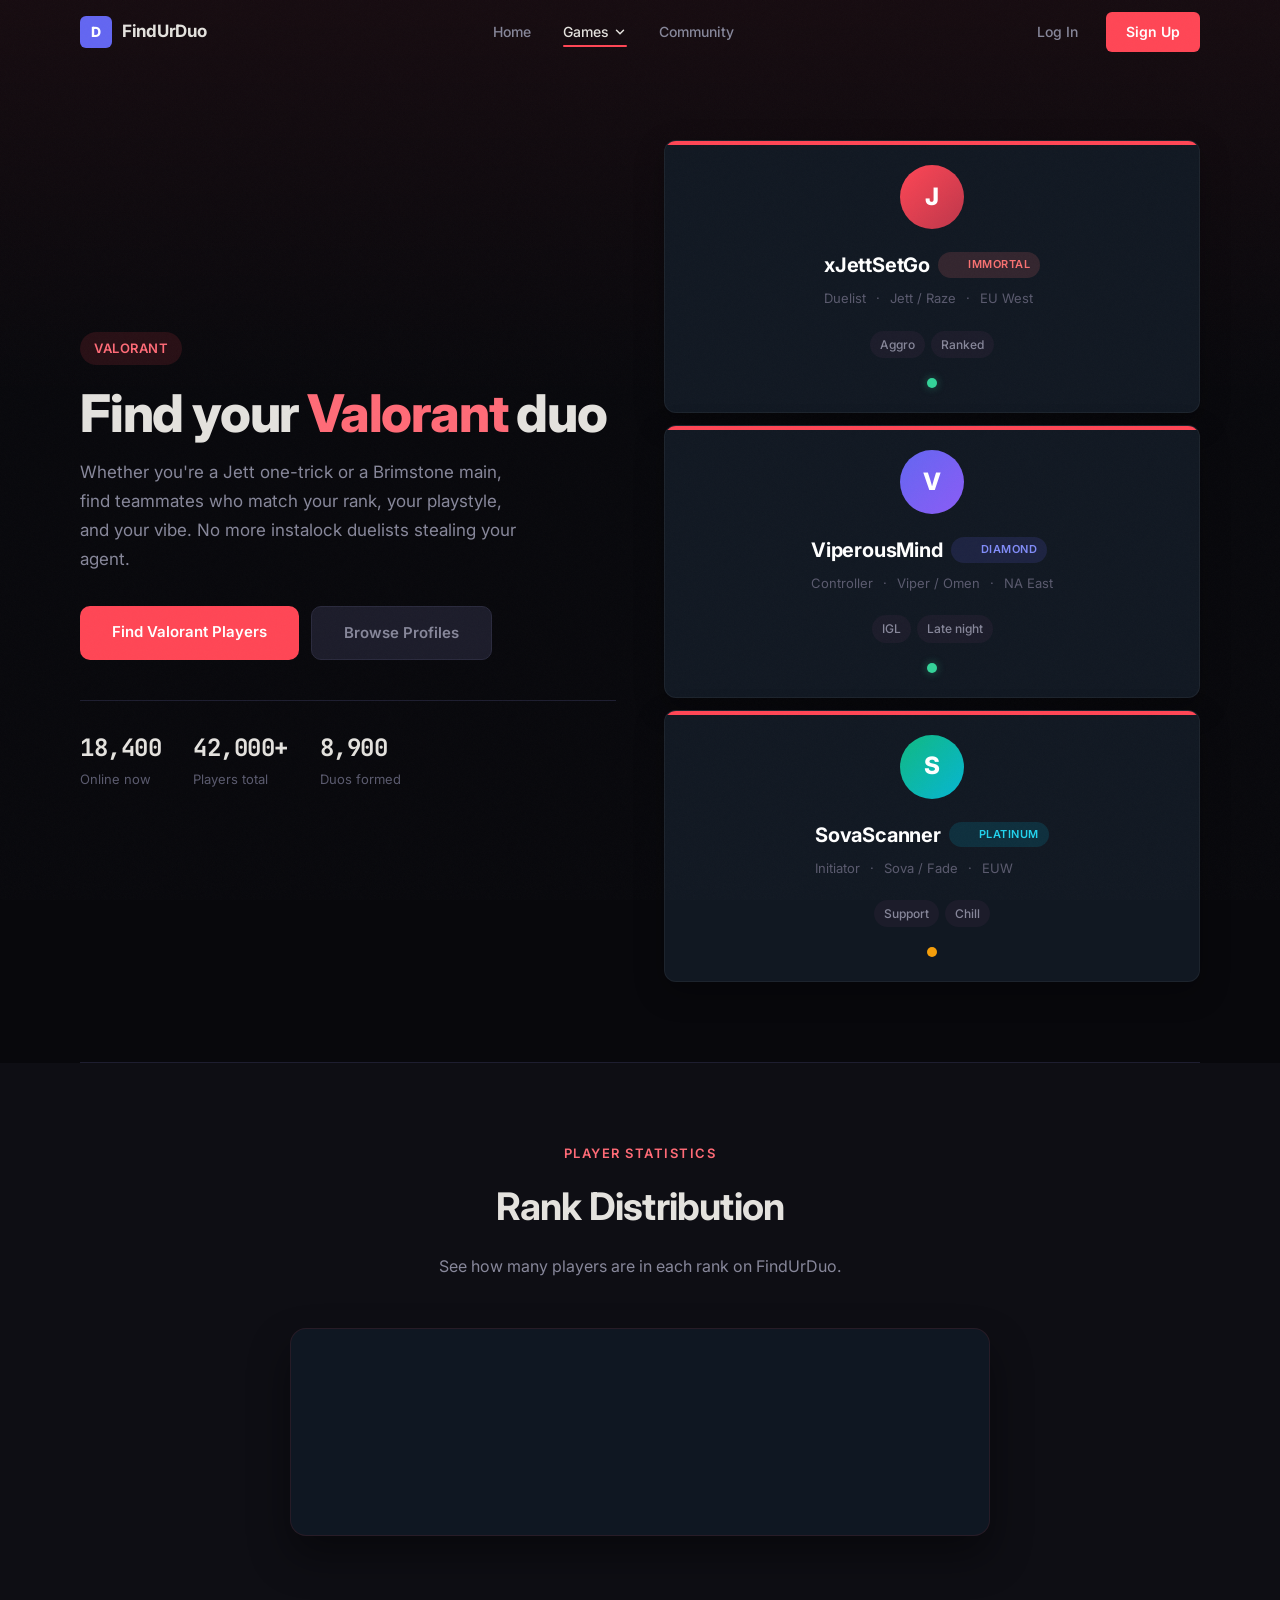
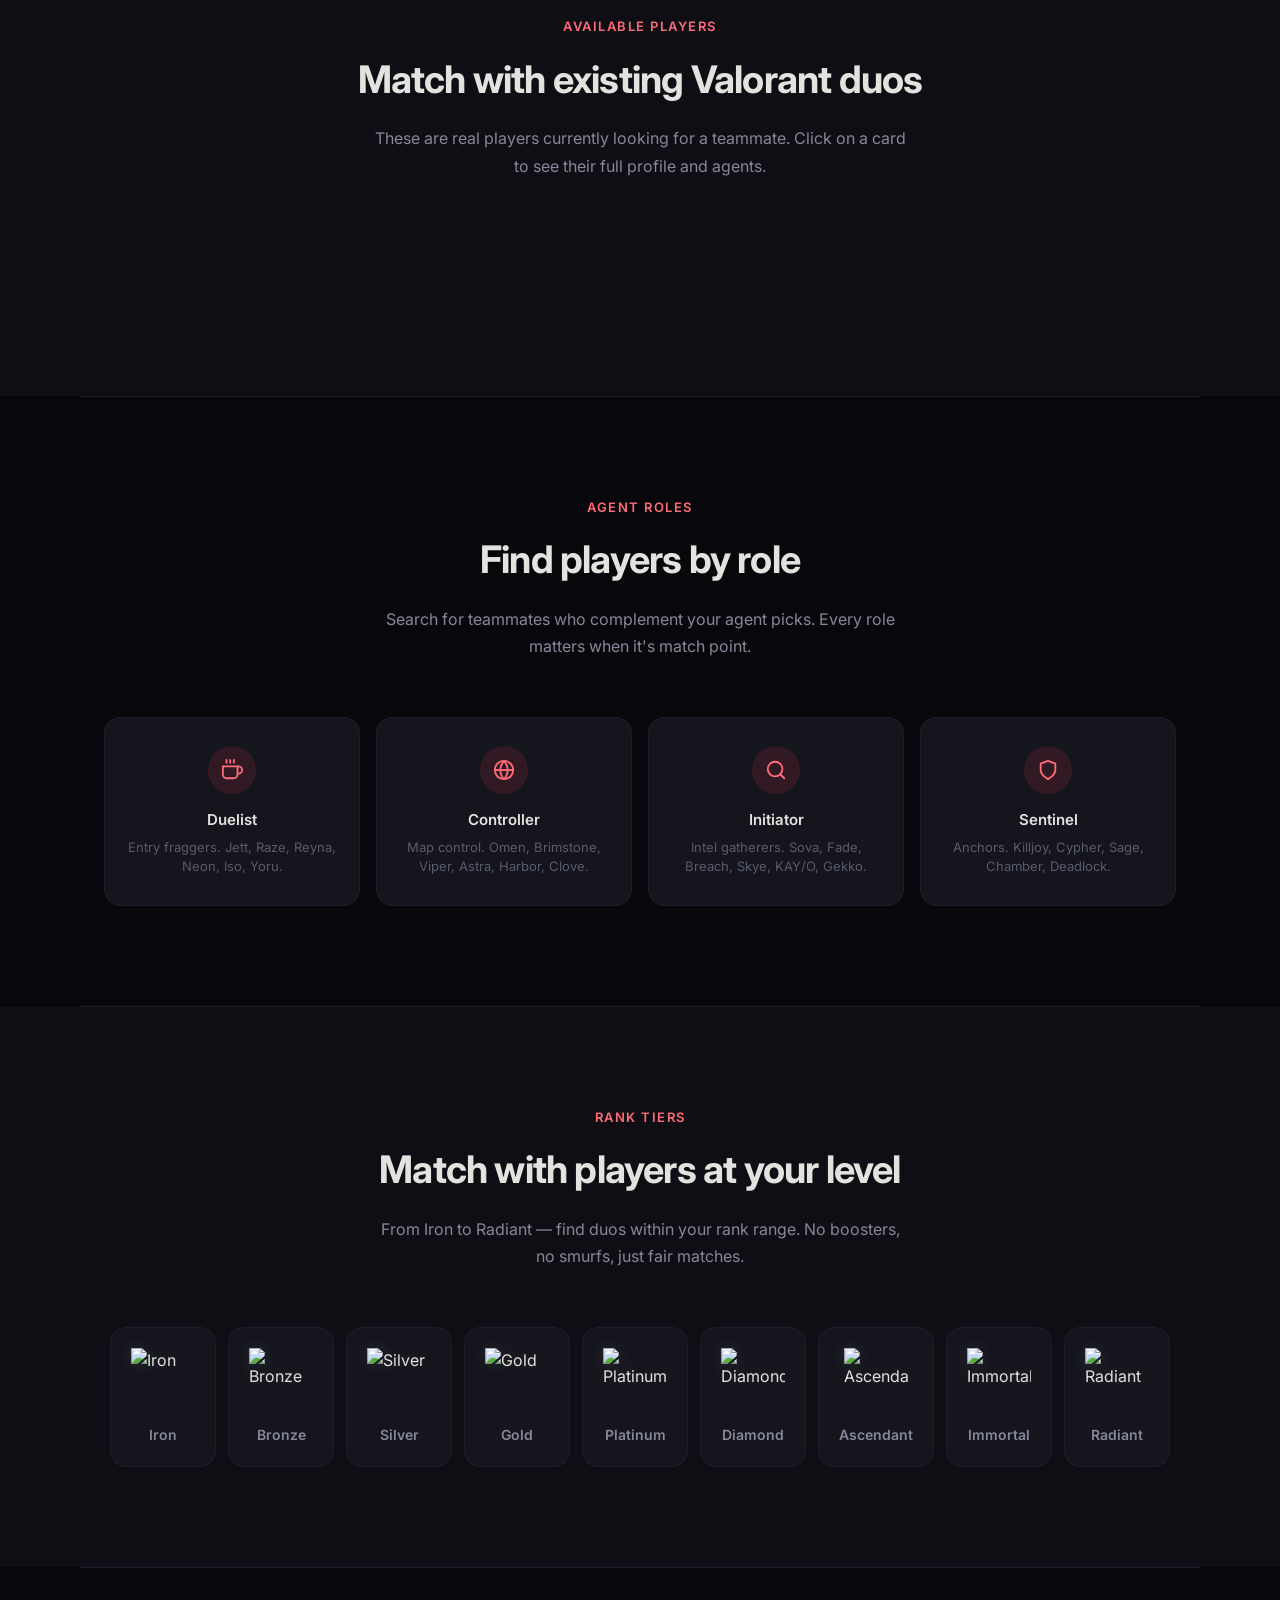
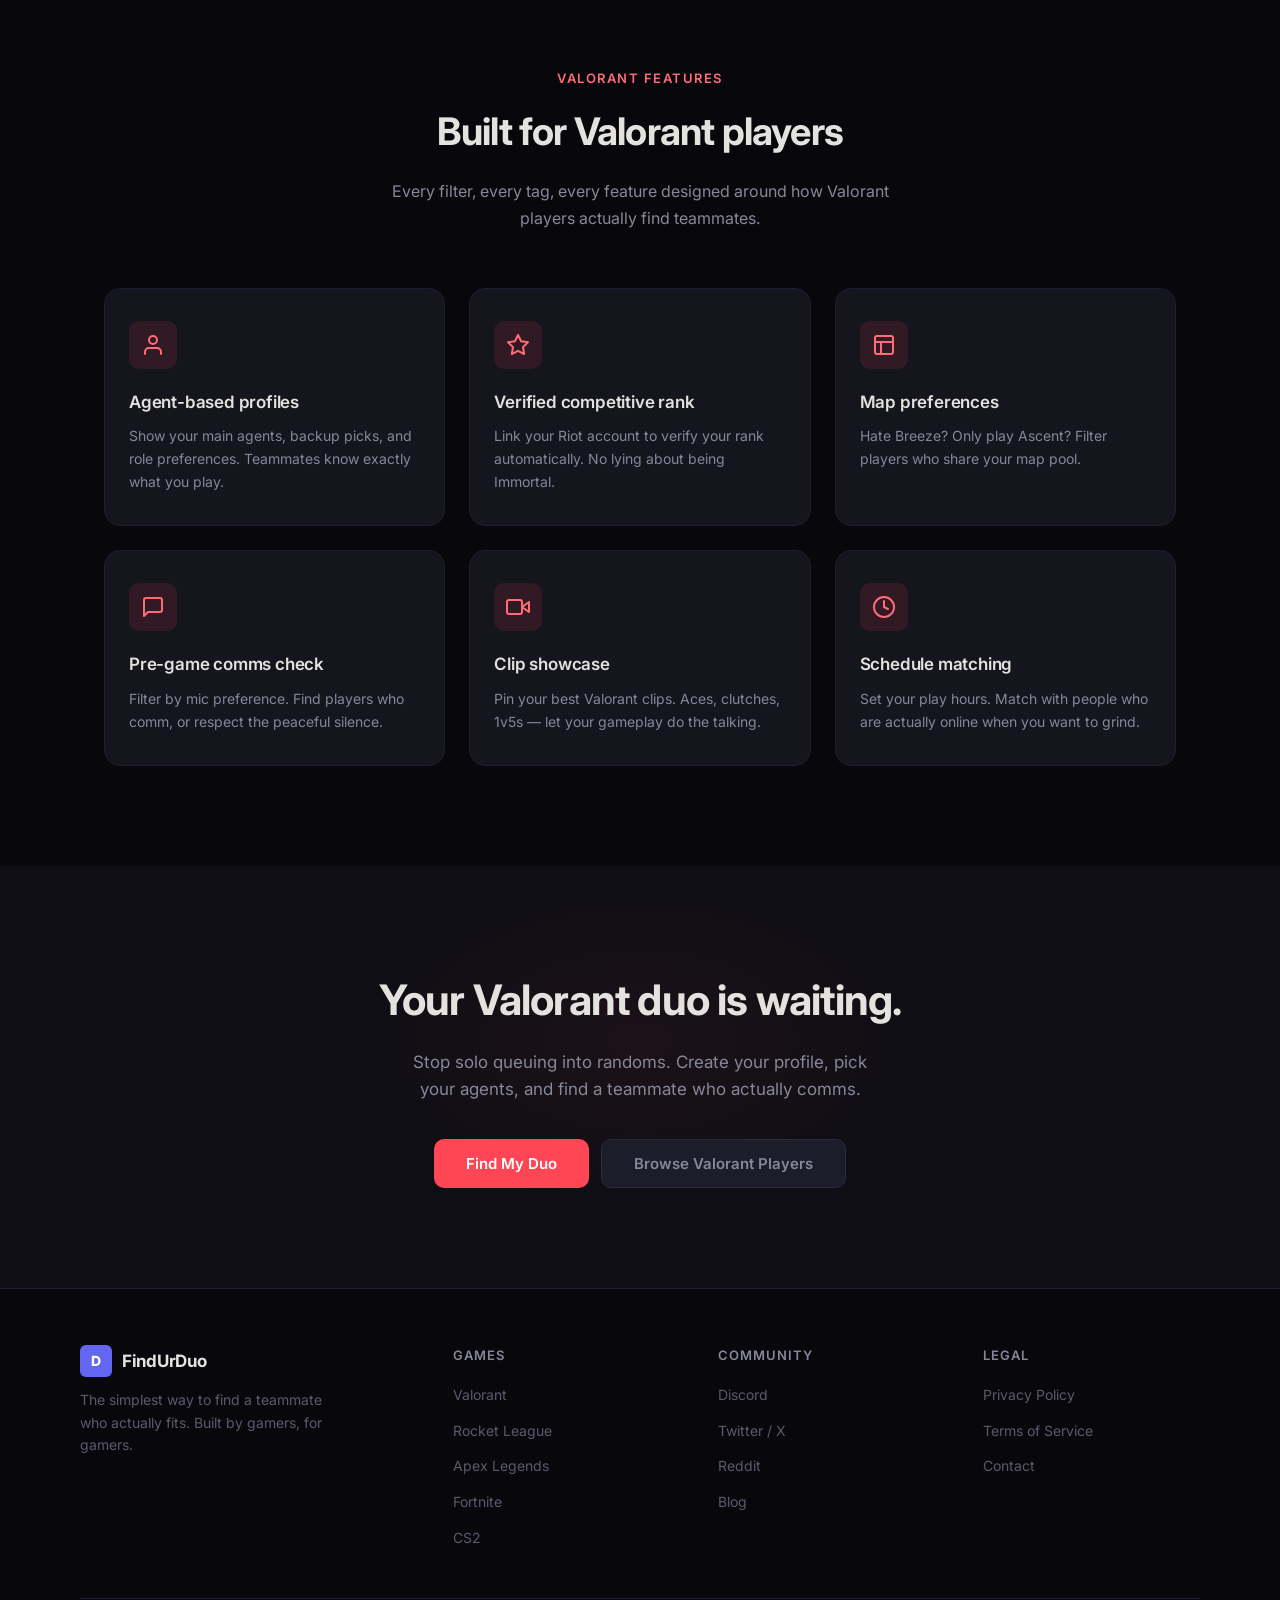
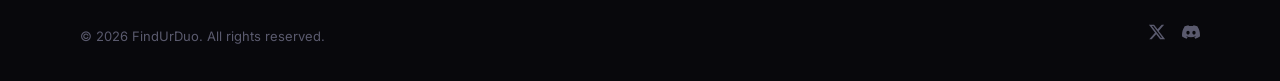
==== games/valorant.html @ 2d785d03 "Initial commit of FindUrDUO project" ====
<!DOCTYPE html>
<html lang="en">
<head>
  <meta charset="UTF-8">
  <meta name="viewport" content="width=device-width, initial-scale=1.0">
  <title>Valorant Duo Finder — FindUrDuo</title>
  <meta name="description" content="Find your perfect Valorant duo. Match with players by rank, agent preference, and playstyle.">
  <link rel="preconnect" href="https://fonts.googleapis.com">
  <link rel="preconnect" href="https://fonts.gstatic.com" crossorigin>
  <link href="https://fonts.googleapis.com/css2?family=Inter:wght@400;500;600;700;800&family=JetBrains+Mono:wght@500&display=swap" rel="stylesheet">
  <link rel="stylesheet" href="../css/styles.css">
  <link rel="icon" type="image/webp" href="../Fotos/valorant.webp">
  <script src="https://cdn.jsdelivr.net/npm/chart.js"></script>
</head>
<body class="game-valorant">

  <!-- ===== NAVBAR ===== -->
  <nav class="navbar" id="navbar">
    <div class="navbar-inner">
      <a href="../index.html" class="logo">
        <div class="logo-icon">D</div>
        FindUrDuo
      </a>
      <ul class="nav-links">
        <li><a href="../index.html">Home</a></li>
        <li class="nav-dropdown">
          <a href="#" class="nav-dropdown-trigger active">
            Games
            <svg viewBox="0 0 24 24" fill="none" stroke="currentColor" stroke-width="2.5" stroke-linecap="round"><polyline points="6 9 12 15 18 9"/></svg>
          </a>
          <div class="nav-dropdown-menu">
            <a href="valorant.html"><img src="../Fotos/valorant.webp" class="game-dot-img" alt="">Valorant</a>
            <a href="rocket-league.html"><img src="../Fotos/rocket-league-true.webp" class="game-dot-img" alt="">Rocket League</a>
            <a href="apex-legends.html"><img src="../Fotos/Apex_legends_simple_logo.jpg" class="game-dot-img" alt="">Apex Legends</a>
            <a href="fortnite.html"><img src="../Fotos/Fortnite_F_lettermark_logo.png" class="game-dot-img" alt="">Fortnite</a>
            <a href="cs2.html"><span class="game-dot" style="background:#de9b35"></span>CS2</a>
          </div>
        </li>
        <li><a href="../index.html#community">Community</a></li>
      </ul>
      <div class="nav-actions">
        <a href="../login.html" class="btn-ghost" id="nav-login">Log In</a>
        <a href="../login.html?mode=signup" class="btn-primary" id="nav-signup">Sign Up</a>
        <div id="user-menu" style="display: none; align-items: center; gap: 16px;">
          <a href="../profile.html" id="user-name" style="font-size: 14px; font-weight: 600; color: var(--accent-soft); transition: opacity 0.2s;"></a>
          <button class="btn-ghost" id="nav-logout" style="padding: 4px 8px;">Log Out</button>
        </div>
      </div>
      <button class="mobile-toggle" aria-label="Menu">
        <svg width="22" height="22" viewBox="0 0 24 24" fill="none" stroke="currentColor" stroke-width="2" stroke-linecap="round"><line x1="3" y1="6" x2="21" y2="6"/><line x1="3" y1="12" x2="21" y2="12"/><line x1="3" y1="18" x2="21" y2="18"/></svg>
      </button>
    </div>
  </nav>

  <!-- ===== GAME HERO ===== -->
  <section class="game-hero">
    <div class="game-hero-inner">
      <div class="game-hero-text fade-up">
        <div class="game-tag">Valorant</div>
        <h1>Find your <span>Valorant</span> duo</h1>
        <p>Whether you're a Jett one-trick or a Brimstone main, find teammates who match your rank, your playstyle, and your vibe. No more instalock duelists stealing your agent.</p>
        <div class="hero-actions" style="justify-content:flex-start">
          <a href="../find-players.html?game=valorant" class="btn-large primary">Find Valorant Players</a>
          <a href="../find-players.html?game=valorant" class="btn-large secondary">Browse Profiles</a>
        </div>
        <div class="game-hero-stats">
          <div class="stat-item">
            <div class="stat-num" data-count="18400" data-suffix="">0</div>
            <div class="stat-label">Online now</div>
          </div>
          <div class="stat-item">
            <div class="stat-num" data-count="42000" data-suffix="+">0</div>
            <div class="stat-label">Players total</div>
          </div>
          <div class="stat-item">
            <div class="stat-num" data-count="8900" data-suffix="">0</div>
            <div class="stat-label">Duos formed</div>
          </div>
        </div>
      </div>
      <div class="game-hero-visual fade-up">
        <div class="player-card">
          <div class="player-avatar" style="background:linear-gradient(135deg,#ff4655,#bd364a)">J</div>
          <div class="player-info">
            <div class="player-top">
              <span class="player-name">xJettSetGo</span>
              <span class="player-rank rank-immortal"><img src="https://vpdgphvxzqatgzihibzy.supabase.co/storage/v1/object/public/Valorant/Immortal_3_Rank.webp" class="rank-icon-mini" alt=""> Immortal</span>
            </div>
            <span class="player-meta">Duelist <span class="status-sep">·</span> Jett / Raze <span class="status-sep">·</span> EU West</span>
          </div>
          <div class="player-tags">
            <span class="player-tag">Aggro</span>
            <span class="player-tag">Ranked</span>
          </div>
          <div class="player-card-status status-online"></div>
        </div>
        <div class="player-card">
          <div class="player-avatar" style="background:linear-gradient(135deg,#6366f1,#8b5cf6)">V</div>
          <div class="player-info">
            <div class="player-top">
              <span class="player-name">ViperousMind</span>
              <span class="player-rank rank-diamond"><img src="https://vpdgphvxzqatgzihibzy.supabase.co/storage/v1/object/public/Valorant/Diamond_3_Rank.webp" class="rank-icon-mini" alt=""> Diamond</span>
            </div>
            <span class="player-meta">Controller <span class="status-sep">·</span> Viper / Omen <span class="status-sep">·</span> NA East</span>
          </div>
          <div class="player-tags">
            <span class="player-tag">IGL</span>
            <span class="player-tag">Late night</span>
          </div>
          <div class="player-card-status status-online"></div>
        </div>
        <div class="player-card">
          <div class="player-avatar" style="background:linear-gradient(135deg,#10b981,#06b6d4)">S</div>
          <div class="player-info">
            <div class="player-top">
              <span class="player-name">SovaScanner</span>
              <span class="player-rank rank-plat"><img src="https://vpdgphvxzqatgzihibzy.supabase.co/storage/v1/object/public/Valorant/Platinum_3_Rank.webp" class="rank-icon-mini" alt=""> Platinum</span>
            </div>
            <span class="player-meta">Initiator <span class="status-sep">·</span> Sova / Fade <span class="status-sep">·</span> EUW</span>
          </div>
          <div class="player-tags">
            <span class="player-tag">Support</span>
            <span class="player-tag">Chill</span>
          </div>
          <div class="player-card-status status-idle"></div>
        </div>
      </div>
    </div>
  </section>

  <hr class="divider">

  <!-- ===== PLAYER LIST SECTION ===== -->
  <section id="players-list-section" style="padding: 80px 0; background: var(--bg-base);">
    <div class="container">
      <div class="section-header center fade-up">
        <div class="section-label">Player Statistics</div>
        <h2 class="section-title">Rank Distribution</h2>
        <p class="section-desc">See how many players are in each rank on FindUrDuo.</p>
        
        <div id="rank-chart-wrapper" style="max-width: 700px; margin: 48px auto 0; background: #0f1722; padding: 24px; border-radius: 16px; border: 1px solid rgba(255, 70, 85, 0.1); box-shadow: 0 20px 40px rgba(0,0,0,0.4);">
          <canvas id="rankDistributionChart"></canvas>
        </div>
      </div>

      <div class="section-header center fade-up" style="margin-top: 80px;">
        <div class="section-label">Available Players</div>
        <h2 class="section-title">Match with existing <span>Valorant</span> duos</h2>
        <p class="section-desc">These are real players currently looking for a teammate. Click on a card to see their full profile and agents.</p>
      </div>

      <div id="valorant-players-grid" class="players-grid" style="display: grid; grid-template-columns: repeat(auto-fill, minmax(320px, 1fr)); gap: 24px; margin-top: 48px;">
        <!-- Dynamic players will be loaded here -->
        <div class="spinner-container" style="grid-column: 1/-1; display: flex; justify-content: center; padding: 40px;">
          <div class="spinner"></div>
        </div>
      </div>
    </div>
  </section>

  <hr class="divider">

  <!-- ===== ROLES ===== -->
  <section>
    <div class="container">
      <div class="section-header center fade-up">
        <div class="section-label">Agent Roles</div>
        <h2 class="section-title">Find players by role</h2>
        <p class="section-desc">Search for teammates who complement your agent picks. Every role matters when it's match point.</p>
      </div>
      <div class="roles-grid">
        <div class="role-card fade-up">
          <div class="role-icon">
            <svg viewBox="0 0 24 24" fill="none" stroke="currentColor" stroke-width="2" stroke-linecap="round" stroke-linejoin="round"><path d="M18 8h1a4 4 0 010 8h-1"/><path d="M2 8h16v9a4 4 0 01-4 4H6a4 4 0 01-4-4V8z"/><line x1="6" y1="1" x2="6" y2="4"/><line x1="10" y1="1" x2="10" y2="4"/><line x1="14" y1="1" x2="14" y2="4"/></svg>
          </div>
          <h3>Duelist</h3>
          <p>Entry fraggers. Jett, Raze, Reyna, Neon, Iso, Yoru.</p>
        </div>
        <div class="role-card fade-up">
          <div class="role-icon">
            <svg viewBox="0 0 24 24" fill="none" stroke="currentColor" stroke-width="2" stroke-linecap="round" stroke-linejoin="round"><circle cx="12" cy="12" r="10"/><path d="M2 12h20"/><path d="M12 2a15.3 15.3 0 014 10 15.3 15.3 0 01-4 10 15.3 15.3 0 01-4-10 15.3 15.3 0 014-10z"/></svg>
          </div>
          <h3>Controller</h3>
          <p>Map control. Omen, Brimstone, Viper, Astra, Harbor, Clove.</p>
        </div>
        <div class="role-card fade-up">
          <div class="role-icon">
            <svg viewBox="0 0 24 24" fill="none" stroke="currentColor" stroke-width="2" stroke-linecap="round" stroke-linejoin="round"><circle cx="11" cy="11" r="8"/><line x1="21" y1="21" x2="16.65" y2="16.65"/></svg>
          </div>
          <h3>Initiator</h3>
          <p>Intel gatherers. Sova, Fade, Breach, Skye, KAY/O, Gekko.</p>
        </div>
        <div class="role-card fade-up">
          <div class="role-icon">
            <svg viewBox="0 0 24 24" fill="none" stroke="currentColor" stroke-width="2" stroke-linecap="round" stroke-linejoin="round"><path d="M12 22s8-4 8-10V5l-8-3-8 3v7c0 6 8 10 8 10z"/></svg>
          </div>
          <h3>Sentinel</h3>
          <p>Anchors. Killjoy, Cypher, Sage, Chamber, Deadlock.</p>
        </div>
      </div>
    </div>
  </section>

  <hr class="divider">

  <!-- ===== RANKS ===== -->
  <section style="background:var(--bg-base)">
    <div class="container">
      <div class="section-header center fade-up">
        <div class="section-label">Rank Tiers</div>
        <h2 class="section-title">Match with players at your level</h2>
        <p class="section-desc">From Iron to Radiant — find duos within your rank range. No boosters, no smurfs, just fair matches.</p>
      </div>
      <div class="ranks-display fade-up">
        <div class="rank-item">
          <div class="rank-badge-img"><img src="https://vpdgphvxzqatgzihibzy.supabase.co/storage/v1/object/public/Valorant/Iron_3_Rank.webp" alt="Iron"></div>
          <span>Iron</span>
        </div>
        <div class="rank-item">
          <div class="rank-badge-img"><img src="https://vpdgphvxzqatgzihibzy.supabase.co/storage/v1/object/public/Valorant/Bronze_3_Rank.webp" alt="Bronze"></div>
          <span>Bronze</span>
        </div>
        <div class="rank-item">
          <div class="rank-badge-img"><img src="https://vpdgphvxzqatgzihibzy.supabase.co/storage/v1/object/public/Valorant/Silver_3_Rank.webp" alt="Silver"></div>
          <span>Silver</span>
        </div>
        <div class="rank-item">
          <div class="rank-badge-img"><img src="https://vpdgphvxzqatgzihibzy.supabase.co/storage/v1/object/public/Valorant/Gold_3_Rank.webp" alt="Gold"></div>
          <span>Gold</span>
        </div>
        <div class="rank-item">
          <div class="rank-badge-img"><img src="https://vpdgphvxzqatgzihibzy.supabase.co/storage/v1/object/public/Valorant/Platinum_3_Rank.webp" alt="Platinum"></div>
          <span>Platinum</span>
        </div>
        <div class="rank-item">
          <div class="rank-badge-img"><img src="https://vpdgphvxzqatgzihibzy.supabase.co/storage/v1/object/public/Valorant/Diamond_3_Rank.webp" alt="Diamond"></div>
          <span>Diamond</span>
        </div>
        <div class="rank-item">
          <div class="rank-badge-img"><img src="https://vpdgphvxzqatgzihibzy.supabase.co/storage/v1/object/public/Valorant/Ascendant_3_Rank.webp" alt="Ascendant"></div>
          <span>Ascendant</span>
        </div>
        <div class="rank-item">
          <div class="rank-badge-img"><img src="https://vpdgphvxzqatgzihibzy.supabase.co/storage/v1/object/public/Valorant/Immortal_3_Rank.webp" alt="Immortal"></div>
          <span>Immortal</span>
        </div>
        <div class="rank-item">
          <div class="rank-badge-img"><img src="https://vpdgphvxzqatgzihibzy.supabase.co/storage/v1/object/public/Valorant/Radiant_Rank.webp" alt="Radiant"></div>
          <span>Radiant</span>
        </div>
      </div>
    </div>
  </section>

  <hr class="divider">

  <!-- ===== FEATURES ===== -->
  <section>
    <div class="container">
      <div class="section-header center fade-up">
        <div class="section-label">Valorant Features</div>
        <h2 class="section-title">Built for Valorant players</h2>
        <p class="section-desc">Every filter, every tag, every feature designed around how Valorant players actually find teammates.</p>
      </div>
      <div class="features-grid">
        <div class="feature-card fade-up">
          <div class="feature-icon game">
            <svg viewBox="0 0 24 24" fill="none" stroke="currentColor" stroke-width="2" stroke-linecap="round" stroke-linejoin="round"><path d="M20 21v-2a4 4 0 00-4-4H8a4 4 0 00-4 4v2"/><circle cx="12" cy="7" r="4"/></svg>
          </div>
          <h3>Agent-based profiles</h3>
          <p>Show your main agents, backup picks, and role preferences. Teammates know exactly what you play.</p>
        </div>
        <div class="feature-card fade-up">
          <div class="feature-icon game">
            <svg viewBox="0 0 24 24" fill="none" stroke="currentColor" stroke-width="2" stroke-linecap="round" stroke-linejoin="round"><polygon points="12 2 15.09 8.26 22 9.27 17 14.14 18.18 21.02 12 17.77 5.82 21.02 7 14.14 2 9.27 8.91 8.26 12 2"/></svg>
          </div>
          <h3>Verified competitive rank</h3>
          <p>Link your Riot account to verify your rank automatically. No lying about being Immortal.</p>
        </div>
        <div class="feature-card fade-up">
          <div class="feature-icon game">
            <svg viewBox="0 0 24 24" fill="none" stroke="currentColor" stroke-width="2" stroke-linecap="round" stroke-linejoin="round"><rect x="3" y="3" width="18" height="18" rx="2" ry="2"/><line x1="3" y1="9" x2="21" y2="9"/><line x1="9" y1="21" x2="9" y2="9"/></svg>
          </div>
          <h3>Map preferences</h3>
          <p>Hate Breeze? Only play Ascent? Filter players who share your map pool.</p>
        </div>
        <div class="feature-card fade-up">
          <div class="feature-icon game">
            <svg viewBox="0 0 24 24" fill="none" stroke="currentColor" stroke-width="2" stroke-linecap="round" stroke-linejoin="round"><path d="M21 15a2 2 0 01-2 2H7l-4 4V5a2 2 0 012-2h14a2 2 0 012 2z"/></svg>
          </div>
          <h3>Pre-game comms check</h3>
          <p>Filter by mic preference. Find players who comm, or respect the peaceful silence.</p>
        </div>
        <div class="feature-card fade-up">
          <div class="feature-icon game">
            <svg viewBox="0 0 24 24" fill="none" stroke="currentColor" stroke-width="2" stroke-linecap="round" stroke-linejoin="round"><polygon points="23 7 16 12 23 17 23 7"/><rect x="1" y="5" width="15" height="14" rx="2" ry="2"/></svg>
          </div>
          <h3>Clip showcase</h3>
          <p>Pin your best Valorant clips. Aces, clutches, 1v5s — let your gameplay do the talking.</p>
        </div>
        <div class="feature-card fade-up">
          <div class="feature-icon game">
            <svg viewBox="0 0 24 24" fill="none" stroke="currentColor" stroke-width="2" stroke-linecap="round" stroke-linejoin="round"><circle cx="12" cy="12" r="10"/><polyline points="12 6 12 12 16 14"/></svg>
          </div>
          <h3>Schedule matching</h3>
          <p>Set your play hours. Match with people who are actually online when you want to grind.</p>
        </div>
      </div>
    </div>
  </section>

  <!-- ===== CTA ===== -->
  <section class="cta-section">
    <div class="container fade-up">
      <h2>Your Valorant duo is waiting.</h2>
      <p>Stop solo queuing into randoms. Create your profile, pick your agents, and find a teammate who actually comms.</p>
      <div class="hero-actions">
        <button class="btn-large primary">Find My Duo</button>
        <button class="btn-large secondary">Browse Valorant Players</button>
      </div>
    </div>
  </section>

  <!-- ===== FOOTER ===== -->
  <footer class="footer">
    <div class="footer-inner">
      <div class="footer-top">
        <div class="footer-brand">
          <a href="../index.html" class="logo">
            <div class="logo-icon">D</div>
            FindUrDuo
          </a>
          <p>The simplest way to find a teammate who actually fits. Built by gamers, for gamers.</p>
        </div>
        <div class="footer-col">
          <h4>Games</h4>
          <ul>
            <li><a href="valorant.html">Valorant</a></li>
            <li><a href="rocket-league.html">Rocket League</a></li>
            <li><a href="apex-legends.html">Apex Legends</a></li>
            <li><a href="fortnite.html">Fortnite</a></li>
            <li><a href="cs2.html">CS2</a></li>
          </ul>
        </div>
        <div class="footer-col">
          <h4>Community</h4>
          <ul>
            <li><a href="#">Discord</a></li>
            <li><a href="#">Twitter / X</a></li>
            <li><a href="#">Reddit</a></li>
            <li><a href="#">Blog</a></li>
          </ul>
        </div>
        <div class="footer-col">
          <h4>Legal</h4>
          <ul>
            <li><a href="#">Privacy Policy</a></li>
            <li><a href="#">Terms of Service</a></li>
            <li><a href="#">Contact</a></li>
          </ul>
        </div>
      </div>
      <div class="footer-bottom">
        <p>&copy; 2026 FindUrDuo. All rights reserved.</p>
        <div class="footer-socials">
          <a href="#" aria-label="Twitter"><svg viewBox="0 0 24 24" fill="currentColor"><path d="M18.244 2.25h3.308l-7.227 8.26 8.502 11.24H16.17l-5.214-6.817L4.99 21.75H1.68l7.73-8.835L1.254 2.25H8.08l4.713 6.231zm-1.161 17.52h1.833L7.084 4.126H5.117z"/></svg></a>
          <a href="#" aria-label="Discord"><svg viewBox="0 0 24 24" fill="currentColor"><path d="M20.317 4.37a19.791 19.791 0 0 0-4.885-1.515.074.074 0 0 0-.079.037c-.21.375-.444.864-.608 1.25a18.27 18.27 0 0 0-5.487 0 12.64 12.64 0 0 0-.617-1.25.077.077 0 0 0-.079-.037A19.736 19.736 0 0 0 3.677 4.37a.07.07 0 0 0-.032.027C.533 9.046-.32 13.58.099 18.057a.082.082 0 0 0 .031.057 19.9 19.9 0 0 0 5.993 3.03.078.078 0 0 0 .084-.028c.462-.63.874-1.295 1.226-1.994a.076.076 0 0 0-.041-.106 13.107 13.107 0 0 1-1.872-.892.077.077 0 0 1-.008-.128 10.2 10.2 0 0 0 .372-.292.074.074 0 0 1 .077-.01c3.928 1.793 8.18 1.793 12.062 0a.074.074 0 0 1 .078.01c.12.098.246.198.373.292a.077.077 0 0 1-.006.127 12.299 12.299 0 0 1-1.873.892.077.077 0 0 0-.041.107c.36.698.772 1.362 1.225 1.993a.076.076 0 0 0 .084.028 19.839 19.839 0 0 0 6.002-3.03.077.077 0 0 0 .032-.054c.5-5.177-.838-9.674-3.549-13.66a.061.061 0 0 0-.031-.03zM8.02 15.33c-1.183 0-2.157-1.085-2.157-2.419 0-1.333.956-2.419 2.157-2.419 1.21 0 2.176 1.095 2.157 2.42 0 1.333-.956 2.418-2.157 2.418zm7.975 0c-1.183 0-2.157-1.085-2.157-2.419 0-1.333.955-2.419 2.157-2.419 1.21 0 2.176 1.095 2.157 2.42 0 1.333-.946 2.418-2.157 2.418z"/></svg></a>
        </div>
      </div>
    </div>
  </footer>

  <script src="https://cdn.jsdelivr.net/npm/@supabase/supabase-js@2"></script>
  <script src="../js/supabase-config.js"></script>
  <script src="../js/main.js"></script>
  <script src="../js/games/valorant.js"></script>
</body>
</html>
---- css/styles.css ----
/* ============================================================
   FIND YOUR DUO — Global Stylesheet
   ============================================================ */

/* ========== RESET & BASE ========== */
*, *::before, *::after { margin: 0; padding: 0; box-sizing: border-box; }

:root {
  --bg-deep: #08080c;
  --bg-base: #0e0e14;
  --bg-surface: #15151e;
  --bg-raised: #1c1c2a;
  --bg-hover: #232336;
  --border: #2a2a3d;
  --border-subtle: #1e1e30;
  --text-primary: #e4e2de;
  --text-secondary: #87879a;
  --text-tertiary: #5a5a6e;
  --accent: #6366f1;
  --accent-soft: #818cf8;
  --accent-muted: rgba(99, 102, 241, 0.12);
  --accent-glow: rgba(99, 102, 241, 0.06);
  --green: #34d399;
  --amber: #f59e0b;
  --red: #f87171;
  --radius-sm: 6px;
  --radius-md: 10px;
  --radius-lg: 16px;
  --radius-xl: 24px;

  /* Game accent — overridden per game page */
  --game-accent: var(--accent);
  --game-accent-soft: var(--accent-soft);
  --game-accent-muted: var(--accent-muted);
  --game-accent-glow: var(--accent-glow);
}

html {
  scroll-behavior: smooth;
  -webkit-font-smoothing: antialiased;
  -moz-osx-font-smoothing: grayscale;
}

body {
  font-family: 'Inter', -apple-system, BlinkMacSystemFont, sans-serif;
  background: var(--bg-deep);
  color: var(--text-primary);
  line-height: 1.6;
  overflow-x: hidden;
}

/* Noise texture overlay */
body::before {
  content: '';
  position: fixed;
  inset: 0;
  z-index: 9999;
  pointer-events: none;
  opacity: 0.025;
  background-image: url("data:image/svg+xml,%3Csvg viewBox='0 0 256 256' xmlns='http://www.w3.org/2000/svg'%3E%3Cfilter id='n'%3E%3CfeTurbulence type='fractalNoise' baseFrequency='0.9' numOctaves='4' stitchTiles='stitch'/%3E%3C/filter%3E%3Crect width='100%25' height='100%25' filter='url(%23n)'/%3E%3C/svg%3E");
  background-repeat: repeat;
  background-size: 128px 128px;
}

a { color: inherit; text-decoration: none; }
button { font-family: inherit; cursor: pointer; border: none; }
img { display: block; max-width: 100%; }

.container {
  max-width: 1120px;
  margin: 0 auto;
  padding: 0 24px;
}


/* ========== NAVBAR ========== */
.navbar {
  position: fixed;
  top: 0;
  left: 0;
  right: 0;
  z-index: 100;
  padding: 0 24px;
  transition: background 0.3s ease, border-color 0.3s ease;
  border-bottom: 1px solid transparent;
}

.navbar.scrolled {
  background: rgba(8, 8, 12, 0.85);
  backdrop-filter: blur(20px);
  -webkit-backdrop-filter: blur(20px);
  border-bottom-color: var(--border-subtle);
}

.navbar-inner {
  max-width: 1120px;
  margin: 0 auto;
  display: flex;
  align-items: center;
  justify-content: space-between;
  height: 64px;
}

.logo {
  display: flex;
  align-items: center;
  gap: 10px;
  font-weight: 700;
  font-size: 17px;
  letter-spacing: -0.3px;
}

.logo-icon {
  width: 32px;
  height: 32px;
  background: var(--accent);
  border-radius: var(--radius-sm);
  display: flex;
  align-items: center;
  justify-content: center;
  font-weight: 800;
  font-size: 14px;
  color: white;
}

.nav-links {
  display: flex;
  align-items: center;
  gap: 32px;
  list-style: none;
}

.nav-links a {
  font-size: 14px;
  font-weight: 500;
  color: var(--text-secondary);
  transition: color 0.2s;
  position: relative;
}

.nav-links a:hover,
.nav-links a.active { color: var(--text-primary); }

.nav-links a.active::after {
  content: '';
  position: absolute;
  bottom: -4px;
  left: 0;
  right: 0;
  height: 2px;
  background: var(--game-accent, var(--accent));
  border-radius: 1px;
}

/* Games dropdown */
.nav-dropdown {
  position: relative;
}

.nav-dropdown-trigger {
  display: flex;
  align-items: center;
  gap: 4px;
  cursor: pointer;
}

.nav-dropdown-trigger svg {
  width: 14px;
  height: 14px;
  transition: transform 0.2s;
}

.nav-dropdown:hover .nav-dropdown-trigger svg {
  transform: rotate(180deg);
}

.nav-dropdown-menu {
  position: absolute;
  top: calc(100% + 12px);
  left: 50%;
  transform: translateX(-50%);
  background: var(--bg-surface);
  border: 1px solid var(--border);
  border-radius: var(--radius-md);
  padding: 8px;
  min-width: 200px;
  opacity: 0;
  visibility: hidden;
  transform: translateX(-50%) translateY(8px);
  transition: all 0.2s ease;
  box-shadow: 0 16px 48px rgba(0, 0, 0, 0.4);
}

.nav-dropdown:hover .nav-dropdown-menu {
  opacity: 1;
  visibility: visible;
  transform: translateX(-50%) translateY(0);
}

.nav-dropdown-menu a {
  display: flex;
  align-items: center;
  gap: 10px;
  padding: 10px 12px;
  border-radius: var(--radius-sm);
  font-size: 14px;
  color: var(--text-secondary);
  transition: all 0.15s;
}

.nav-dropdown-menu a:hover {
  background: var(--bg-raised);
  color: var(--text-primary);
}

.nav-dropdown-menu .game-dot,
.nav-dropdown-menu .game-dot-img {
  width: 14px;
  height: 14px;
  border-radius: 50%;
  flex-shrink: 0;
  object-fit: contain;
}

.nav-dropdown-menu .game-dot {
  width: 8px;
  height: 8px;
}

.nav-actions {
  display: flex;
  align-items: center;
  gap: 12px;
}

.btn-ghost {
  padding: 8px 16px;
  font-size: 14px;
  font-weight: 500;
  color: var(--text-secondary);
  background: none;
  border-radius: var(--radius-sm);
  transition: color 0.2s;
}

.btn-ghost:hover { color: var(--text-primary); }

.btn-primary {
  padding: 9px 20px;
  font-size: 14px;
  font-weight: 600;
  color: white;
  background: var(--game-accent, var(--accent));
  border-radius: var(--radius-sm);
  transition: background 0.2s, transform 0.15s;
}

.btn-primary:hover {
  background: var(--game-accent-soft, var(--accent-soft));
  transform: translateY(-1px);
}

.btn-primary:active { transform: translateY(0); }

.mobile-toggle {
  display: none;
  background: none;
  color: var(--text-secondary);
  padding: 8px;
}


/* ========== HERO ========== */
.hero {
  padding: 160px 24px 100px;
  text-align: center;
  position: relative;
}

.hero::before {
  content: '';
  position: absolute;
  top: 60px;
  left: 50%;
  transform: translateX(-50%);
  width: 800px;
  height: 500px;
  background: radial-gradient(ellipse, var(--game-accent-glow, var(--accent-glow)) 0%, transparent 70%);
  pointer-events: none;
}

.hero-badge {
  display: inline-flex;
  align-items: center;
  gap: 8px;
  padding: 6px 14px 6px 8px;
  background: var(--game-accent-muted, var(--accent-muted));
  border: 1px solid rgba(99, 102, 241, 0.15);
  border-radius: 100px;
  font-size: 13px;
  font-weight: 500;
  color: var(--game-accent-soft, var(--accent-soft));
  margin-bottom: 28px;
}

.hero-badge-dot {
  width: 7px;
  height: 7px;
  border-radius: 50%;
  background: var(--green);
  animation: pulse-dot 2s ease infinite;
}

@keyframes pulse-dot {
  0%, 100% { opacity: 1; }
  50% { opacity: 0.4; }
}

.hero h1 {
  font-size: clamp(40px, 6vw, 64px);
  font-weight: 800;
  letter-spacing: -1.5px;
  line-height: 1.08;
  margin-bottom: 20px;
  position: relative;
}

.hero h1 span {
  background: linear-gradient(135deg, var(--game-accent-soft, var(--accent-soft)) 0%, #a78bfa 100%);
  -webkit-background-clip: text;
  -webkit-text-fill-color: transparent;
  background-clip: text;
}

.hero-sub {
  font-size: 18px;
  color: var(--text-secondary);
  max-width: 520px;
  margin: 0 auto 40px;
  line-height: 1.7;
}

.hero-actions {
  display: flex;
  gap: 12px;
  justify-content: center;
  flex-wrap: wrap;
}

.btn-large {
  padding: 14px 32px;
  font-size: 15px;
  font-weight: 600;
  border-radius: var(--radius-md);
  transition: all 0.2s;
}

.btn-large.primary {
  color: white;
  background: var(--game-accent, var(--accent));
}

.btn-large.primary:hover {
  background: var(--game-accent-soft, var(--accent-soft));
  transform: translateY(-2px);
  box-shadow: 0 8px 30px rgba(99, 102, 241, 0.2);
}

.btn-large.secondary {
  color: var(--text-secondary);
  background: var(--bg-raised);
  border: 1px solid var(--border);
}

.btn-large.secondary:hover {
  color: var(--text-primary);
  border-color: var(--text-tertiary);
  transform: translateY(-2px);
}

/* Game Hero Refinements */
.game-hero-logo {
  display: inline-block;
  vertical-align: middle;
  height: 1.2em;
  margin: 0 0.1em;
}

.game-hero-logo img {
  height: 100%;
  width: auto;
  object-fit: contain;
  vertical-align: middle;
  display: inline-block;
}

.game-hero h1 {
  align-items: center;
  gap: 12px;
}

.hero-stats {
  display: flex;
  justify-content: center;
  gap: 48px;
  margin-top: 56px;
  padding-top: 40px;
  border-top: 1px solid var(--border-subtle);
}

.hero-stat { text-align: center; }

.hero-stat-num {
  font-size: 28px;
  font-weight: 700;
  letter-spacing: -0.5px;
  font-family: 'JetBrains Mono', monospace;
}

.hero-stat-label {
  font-size: 13px;
  color: var(--text-tertiary);
  margin-top: 4px;
}


/* ========== SECTION SHARED ========== */
section {
  padding: 100px 24px;
}

.section-label {
  font-size: 13px;
  font-weight: 600;
  text-transform: uppercase;
  letter-spacing: 1.5px;
  color: var(--game-accent-soft, var(--accent-soft));
  margin-bottom: 12px;
}

.section-title {
  font-size: clamp(28px, 4vw, 38px);
  font-weight: 700;
  letter-spacing: -0.8px;
  margin-bottom: 16px;
}

.section-desc {
  font-size: 16px;
  color: var(--text-secondary);
  max-width: 540px;
  line-height: 1.7;
}

.section-header { margin-bottom: 56px; }

.section-header.center { text-align: center; }
.section-header.center .section-desc { margin: 0 auto; }

.divider {
  height: 1px;
  background: var(--border-subtle);
  border: none;
  margin: 0 auto;
  max-width: 1120px;
}


/* ========== HOW IT WORKS ========== */
.steps-grid {
  display: grid;
  grid-template-columns: repeat(3, 1fr);
  gap: 24px;
}

.step-card {
  padding: 36px 28px;
  background: var(--bg-surface);
  border: 1px solid var(--border-subtle);
  border-radius: var(--radius-lg);
  transition: border-color 0.25s, transform 0.25s;
  position: relative;
}

.step-card:hover {
  border-color: var(--border);
  transform: translateY(-4px);
}

.step-number {
  font-family: 'JetBrains Mono', monospace;
  font-size: 13px;
  font-weight: 500;
  color: var(--game-accent-soft, var(--accent-soft));
  margin-bottom: 20px;
  display: flex;
  align-items: center;
  gap: 10px;
}

.step-number::after {
  content: '';
  flex: 1;
  height: 1px;
  background: var(--border-subtle);
}

.step-icon {
  width: 44px;
  height: 44px;
  border-radius: var(--radius-md);
  background: var(--game-accent-muted, var(--accent-muted));
  display: flex;
  align-items: center;
  justify-content: center;
  margin-bottom: 18px;
}

.step-icon svg {
  width: 22px;
  height: 22px;
  color: var(--game-accent-soft, var(--accent-soft));
}

.step-card h3 {
  font-size: 18px;
  font-weight: 600;
  margin-bottom: 8px;
  letter-spacing: -0.3px;
}

.step-card p {
  font-size: 14px;
  color: var(--text-secondary);
  line-height: 1.65;
}


/* ========== PLAYER CARDS ========== */
.profiles-section { background: var(--bg-base); }

.profiles-layout {
  display: grid;
  grid-template-columns: 1fr 1.1fr;
  gap: 64px;
  align-items: center;
}

.profile-features {
  list-style: none;
  display: flex;
  flex-direction: column;
  gap: 16px;
}

.profile-features li {
  display: flex;
  gap: 14px;
  align-items: flex-start;
  font-size: 15px;
  color: var(--text-secondary);
  line-height: 1.5;
}

.feature-check {
  width: 20px;
  height: 20px;
  border-radius: 50%;
  background: rgba(52, 211, 153, 0.12);
  display: flex;
  align-items: center;
  justify-content: center;
  flex-shrink: 0;
  margin-top: 2px;
}

.feature-check svg {
  width: 12px;
  height: 12px;
  color: var(--green);
}

.cards-stack {
  display: flex;
  flex-direction: column;
  gap: 16px;
}

.player-card {
  background: var(--bg-surface);
  border: 1px solid var(--border-subtle);
  border-radius: var(--radius-lg);
  padding: 20px;
  display: flex;
  align-items: center;
  gap: 16px;
  transition: border-color 0.25s, transform 0.25s;
}

.player-card:hover {
  border-color: var(--border);
  transform: translateX(4px);
}

.player-avatar {
  width: 48px;
  height: 48px;
  border-radius: 50%;
  flex-shrink: 0;
  display: flex;
  align-items: center;
  justify-content: center;
  font-weight: 700;
  font-size: 18px;
  color: white;
}

.player-card:nth-child(1) .player-avatar { background: linear-gradient(135deg, #6366f1, #8b5cf6); }
.player-card:nth-child(2) .player-avatar { background: linear-gradient(135deg, #f59e0b, #ef4444); }
.player-card:nth-child(3) .player-avatar { background: linear-gradient(135deg, #10b981, #06b6d4); }
.player-card:nth-child(4) .player-avatar { background: linear-gradient(135deg, #ec4899, #8b5cf6); }
.player-card:nth-child(5) .player-avatar { background: linear-gradient(135deg, #f97316, #eab308); }

.player-info { flex: 1; min-width: 0; }

.player-top {
  display: flex;
  align-items: center;
  gap: 8px;
  margin-bottom: 4px;
}

.player-name {
  font-weight: 600;
  font-size: 15px;
  letter-spacing: -0.2px;
}

.player-rank {
  font-size: 11px;
  font-weight: 600;
  padding: 4px 10px;
  border-radius: 100px;
  text-transform: uppercase;
  letter-spacing: 0.5px;
  display: flex;
  align-items: center;
  gap: 6px;
}

.rank-icon-mini {
  width: 14px;
  height: 14px;
  object-fit: contain;
}

.rank-diamond { background: rgba(99, 102, 241, 0.15); color: var(--accent-soft); }
.rank-plat { background: rgba(6, 182, 212, 0.15); color: #22d3ee; }
.rank-gold { background: rgba(245, 158, 11, 0.15); color: var(--amber); }
.rank-immortal { background: rgba(248, 113, 113, 0.15); color: var(--red); }
.rank-champ { background: rgba(168, 85, 247, 0.15); color: #a855f7; }
.rank-master { background: rgba(236, 72, 153, 0.15); color: #ec4899; }
.rank-pred { background: rgba(239, 68, 68, 0.15); color: #ef4444; }
.rank-gc { background: rgba(236, 72, 153, 0.15); color: #ec4899; }
.rank-ssl { background: rgba(245, 158, 11, 0.15); color: #fbbf24; }
.rank-global { background: rgba(245, 158, 11, 0.15); color: #fbbf24; }
.rank-faceit { background: rgba(245, 158, 11, 0.15); color: #f97316; }

.player-meta {
  font-size: 13px;
  color: var(--text-tertiary);
}

.player-tags {
  display: flex;
  gap: 6px;
  flex-shrink: 0;
}

.player-tag {
  font-size: 12px;
  padding: 4px 10px;
  background: var(--bg-raised);
  border-radius: 100px;
  color: var(--text-secondary);
  font-weight: 500;
}

.player-card-status {
  width: 10px;
  height: 10px;
  border-radius: 50%;
  flex-shrink: 0;
}

.status-online { background: var(--green); box-shadow: 0 0 8px rgba(52, 211, 153, 0.4); }
.status-idle { background: var(--amber); }
.status-offline { background: var(--text-tertiary); }


/* ========== FEATURES GRID ========== */
.features-grid {
  display: grid;
  grid-template-columns: repeat(3, 1fr);
  gap: 24px;
}

.feature-card {
  padding: 32px 24px;
  background: var(--bg-surface);
  border: 1px solid var(--border-subtle);
  border-radius: var(--radius-lg);
  transition: border-color 0.25s, transform 0.25s;
}

.feature-card:hover {
  border-color: var(--border);
  transform: translateY(-4px);
}

.feature-icon {
  width: 48px;
  height: 48px;
  border-radius: var(--radius-md);
  display: flex;
  align-items: center;
  justify-content: center;
  margin-bottom: 20px;
}

.feature-icon svg {
  width: 24px;
  height: 24px;
}

.feature-icon.purple { background: rgba(99, 102, 241, 0.12); color: var(--accent-soft); }
.feature-icon.green { background: rgba(52, 211, 153, 0.12); color: var(--green); }
.feature-icon.amber { background: rgba(245, 158, 11, 0.12); color: var(--amber); }
.feature-icon.red { background: rgba(248, 113, 113, 0.12); color: var(--red); }
.feature-icon.cyan { background: rgba(34, 211, 238, 0.12); color: #22d3ee; }
.feature-icon.rose { background: rgba(244, 114, 182, 0.12); color: #f472b6; }
.feature-icon.game { background: var(--game-accent-muted); color: var(--game-accent-soft); }

.feature-card h3 {
  font-size: 17px;
  font-weight: 600;
  margin-bottom: 8px;
  letter-spacing: -0.2px;
}

.feature-card p {
  font-size: 14px;
  color: var(--text-secondary);
  line-height: 1.65;
}


/* ========== CLIPS ========== */
.clips-section { background: var(--bg-base); }

.clips-layout {
  display: grid;
  grid-template-columns: 1.1fr 1fr;
  gap: 64px;
  align-items: center;
}

.clips-grid-visual {
  display: grid;
  grid-template-columns: 1fr 1fr;
  grid-template-rows: 1fr 1fr;
  gap: 12px;
}

.clip-thumb {
  aspect-ratio: 16/10;
  border-radius: var(--radius-md);
  position: relative;
  overflow: hidden;
  border: 1px solid var(--border-subtle);
  cursor: pointer;
  transition: border-color 0.25s, transform 0.25s;
}

.clip-thumb:hover {
  border-color: var(--border);
  transform: scale(1.03);
}

.clip-thumb:first-child {
  grid-row: span 2;
  aspect-ratio: auto;
}

.clip-bg {
  position: absolute;
  inset: 0;
}

.clip-bg-1 { background: linear-gradient(135deg, #1a1a2e 0%, #16213e 50%, #0f3460 100%); }
.clip-bg-2 { background: linear-gradient(135deg, #1a1a1a 0%, #2d1b2e 50%, #1a1a2e 100%); }
.clip-bg-3 { background: linear-gradient(135deg, #0a1628 0%, #1a2a3e 50%, #0f2027 100%); }
.clip-bg-4 { background: linear-gradient(135deg, #1e1e2e 0%, #2a1a2e 100%); }

.clip-scene {
  position: absolute;
  inset: 0;
  overflow: hidden;
}

.clip-scene .crosshair {
  position: absolute;
  top: 50%;
  left: 50%;
  transform: translate(-50%, -50%);
  width: 24px;
  height: 24px;
}

.clip-scene .crosshair::before,
.clip-scene .crosshair::after {
  content: '';
  position: absolute;
  background: rgba(255, 255, 255, 0.4);
}

.clip-scene .crosshair::before {
  width: 2px;
  height: 100%;
  left: 50%;
  transform: translateX(-50%);
}

.clip-scene .crosshair::after {
  height: 2px;
  width: 100%;
  top: 50%;
  transform: translateY(-50%);
}

.clip-scene .hp-bar {
  position: absolute;
  bottom: 12px;
  left: 12px;
  height: 4px;
  border-radius: 2px;
  background: rgba(255, 255, 255, 0.1);
  width: 60%;
}

.clip-scene .hp-bar::after {
  content: '';
  position: absolute;
  left: 0;
  top: 0;
  height: 100%;
  border-radius: 2px;
}

.clip-scene .hp-fill-green::after { width: 80%; background: var(--green); }
.clip-scene .hp-fill-amber::after { width: 45%; background: var(--amber); }
.clip-scene .hp-fill-red::after { width: 20%; background: var(--red); }

.clip-scene .kill-feed {
  position: absolute;
  top: 10px;
  right: 10px;
  display: flex;
  flex-direction: column;
  gap: 3px;
}

.clip-scene .kill-entry {
  font-size: 9px;
  font-family: 'JetBrains Mono', monospace;
  padding: 2px 6px;
  background: rgba(0, 0, 0, 0.4);
  border-radius: 3px;
  color: rgba(255, 255, 255, 0.6);
  white-space: nowrap;
}

.clip-scene .minimap {
  position: absolute;
  bottom: 10px;
  right: 10px;
  width: 40px;
  height: 40px;
  border-radius: 4px;
  background: rgba(0, 0, 0, 0.3);
  border: 1px solid rgba(255, 255, 255, 0.1);
}

.clip-scene .minimap-dot {
  position: absolute;
  width: 4px;
  height: 4px;
  border-radius: 50%;
}

.clip-scene .ability-bar {
  position: absolute;
  bottom: 10px;
  left: 50%;
  transform: translateX(-50%);
  display: flex;
  gap: 4px;
}

.clip-scene .ability {
  width: 22px;
  height: 22px;
  border-radius: 4px;
  background: rgba(255, 255, 255, 0.08);
  border: 1px solid rgba(255, 255, 255, 0.15);
}

.clip-scene .ability.ready {
  border-color: rgba(99, 102, 241, 0.5);
  background: rgba(99, 102, 241, 0.15);
}

.clip-scene .score-hud {
  position: absolute;
  top: 10px;
  left: 50%;
  transform: translateX(-50%);
  display: flex;
  align-items: center;
  gap: 12px;
  font-family: 'JetBrains Mono', monospace;
  font-size: 12px;
  font-weight: 500;
}

.clip-scene .score-hud .team-a { color: #22d3ee; }
.clip-scene .score-hud .divider { color: rgba(255, 255, 255, 0.3); }
.clip-scene .score-hud .team-b { color: var(--red); }

.clip-play-btn {
  position: absolute;
  top: 50%;
  left: 50%;
  transform: translate(-50%, -50%);
  width: 36px;
  height: 36px;
  border-radius: 50%;
  background: rgba(0, 0, 0, 0.5);
  border: 1px solid rgba(255, 255, 255, 0.2);
  display: flex;
  align-items: center;
  justify-content: center;
  opacity: 0;
  transition: opacity 0.2s;
}

.clip-thumb:hover .clip-play-btn { opacity: 1; }

.clip-play-btn svg {
  width: 14px;
  height: 14px;
  color: white;
  margin-left: 2px;
}

.clip-label {
  position: absolute;
  bottom: 10px;
  left: 10px;
  font-size: 11px;
  font-weight: 500;
  color: rgba(255, 255, 255, 0.7);
  background: rgba(0, 0, 0, 0.4);
  padding: 3px 8px;
  border-radius: 4px;
}


/* ========== CHAT / CONNECTIONS ========== */
.connections-section { background: var(--bg-deep); }

.connections-layout {
  display: grid;
  grid-template-columns: 1fr 1.1fr;
  gap: 64px;
  align-items: center;
}

.chat-mockup {
  background: var(--bg-surface);
  border: 1px solid var(--border-subtle);
  border-radius: var(--radius-lg);
  overflow: hidden;
}

.chat-header {
  padding: 14px 18px;
  border-bottom: 1px solid var(--border-subtle);
  display: flex;
  align-items: center;
  gap: 12px;
}

.chat-avatar {
  width: 32px;
  height: 32px;
  border-radius: 50%;
  background: linear-gradient(135deg, #6366f1, #8b5cf6);
  display: flex;
  align-items: center;
  justify-content: center;
  font-weight: 700;
  font-size: 13px;
  color: white;
}

.chat-header-info h4 { font-size: 14px; font-weight: 600; }
.chat-header-info span { font-size: 12px; color: var(--green); }

.chat-body {
  padding: 18px;
  display: flex;
  flex-direction: column;
  gap: 12px;
  min-height: 240px;
}

.chat-msg {
  max-width: 75%;
  padding: 10px 14px;
  border-radius: 12px;
  font-size: 14px;
  line-height: 1.5;
}

.chat-msg.received {
  background: var(--bg-raised);
  border: 1px solid var(--border-subtle);
  align-self: flex-start;
  border-bottom-left-radius: 4px;
  color: var(--text-primary);
}

.chat-msg.sent {
  background: var(--game-accent, var(--accent));
  color: white;
  align-self: flex-end;
  border-bottom-right-radius: 4px;
}

.chat-msg .msg-time {
  font-size: 11px;
  opacity: 0.5;
  margin-top: 4px;
  display: block;
}

.chat-input-bar {
  padding: 12px 18px;
  border-top: 1px solid var(--border-subtle);
  display: flex;
  gap: 10px;
  align-items: center;
}

.chat-input {
  flex: 1;
  background: var(--bg-raised);
  border: 1px solid var(--border-subtle);
  border-radius: var(--radius-sm);
  padding: 10px 14px;
  color: var(--text-tertiary);
  font-size: 14px;
  font-family: inherit;
}

.chat-send {
  width: 36px;
  height: 36px;
  border-radius: var(--radius-sm);
  background: var(--game-accent, var(--accent));
  display: flex;
  align-items: center;
  justify-content: center;
  flex-shrink: 0;
}

.chat-send svg { width: 16px; height: 16px; color: white; }


/* ========== CTA SECTION ========== */
.cta-section {
  background: var(--bg-base);
  padding: 100px 24px;
  text-align: center;
  position: relative;
}

.cta-section::before {
  content: '';
  position: absolute;
  top: 0;
  left: 50%;
  transform: translateX(-50%);
  width: 600px;
  height: 350px;
  background: radial-gradient(ellipse, var(--game-accent-glow, var(--accent-glow)) 0%, transparent 70%);
  pointer-events: none;
}

.cta-section h2 {
  font-size: clamp(30px, 4vw, 42px);
  font-weight: 700;
  letter-spacing: -0.8px;
  margin-bottom: 16px;
  position: relative;
}

.cta-section p {
  font-size: 17px;
  color: var(--text-secondary);
  margin-bottom: 36px;
  max-width: 460px;
  margin-left: auto;
  margin-right: auto;
}


/* ========== GAMES GRID (index page) ========== */
.games-section { background: var(--bg-base); }

.games-grid {
  display: grid;
  grid-template-columns: repeat(5, 1fr);
  gap: 16px;
}

.game-card {
  background: var(--bg-surface);
  border: 1px solid var(--border-subtle);
  border-radius: var(--radius-lg);
  padding: 32px 20px;
  text-align: center;
  transition: border-color 0.25s, transform 0.25s;
  display: flex;
  flex-direction: column;
  align-items: center;
  gap: 16px;
  text-decoration: none;
  color: inherit;
  position: relative;
  overflow: hidden;
}

.game-card::before {
  content: '';
  position: absolute;
  top: 0;
  left: 0;
  right: 0;
  height: 3px;
  background: var(--card-accent);
  opacity: 0;
  transition: opacity 0.25s;
}

.game-card:hover {
  border-color: var(--border);
  transform: translateY(-6px);
}

.game-card:hover::before { opacity: 1; }

.game-card-icon {
  width: 56px;
  height: 56px;
  border-radius: var(--radius-md);
  display: flex;
  align-items: center;
  justify-content: center;
  font-weight: 800;
  font-size: 20px;
  color: white;
}

.game-card h3 {
  font-size: 16px;
  font-weight: 600;
  letter-spacing: -0.2px;
}

.game-card .game-players {
  font-size: 13px;
  color: var(--text-tertiary);
  font-family: 'JetBrains Mono', monospace;
}


/* ========== GAME PAGE SPECIFIC ========== */

/* Game hero — slightly different from main hero */
.game-hero {
  padding: 140px 24px 80px;
  position: relative;
}

.game-hero::before {
  content: '';
  position: absolute;
  top: 0;
  left: 0;
  right: 0;
  height: 400px;
  background: linear-gradient(180deg, var(--game-accent-glow) 0%, transparent 100%);
  pointer-events: none;
}

.game-hero-inner {
  max-width: 1120px;
  margin: 0 auto;
  display: grid;
  grid-template-columns: 1fr 1fr;
  gap: 48px;
  align-items: center;
  position: relative;
}

.game-hero-text { }

.game-hero-text .game-tag {
  display: inline-flex;
  align-items: center;
  gap: 8px;
  padding: 6px 14px;
  background: var(--game-accent-muted);
  border-radius: 100px;
  font-size: 13px;
  font-weight: 600;
  color: var(--game-accent-soft);
  margin-bottom: 20px;
  text-transform: uppercase;
  letter-spacing: 0.5px;
}

.game-hero-text h1 {
  font-size: clamp(36px, 5vw, 52px);
  font-weight: 800;
  letter-spacing: -1.2px;
  line-height: 1.1;
  margin-bottom: 16px;
}

.game-hero-text h1 span {
  color: var(--game-accent-soft);
}

.game-hero-text p {
  font-size: 17px;
  color: var(--text-secondary);
  line-height: 1.7;
  margin-bottom: 32px;
  max-width: 440px;
}

.game-hero-stats {
  display: flex;
  gap: 32px;
  margin-top: 40px;
  padding-top: 28px;
  border-top: 1px solid var(--border-subtle);
}

.game-hero-stats .stat-item { text-align: left; }

.game-hero-stats .stat-num {
  font-size: 24px;
  font-weight: 700;
  font-family: 'JetBrains Mono', monospace;
  letter-spacing: -0.5px;
}

.game-hero-stats .stat-label {
  font-size: 13px;
  color: var(--text-tertiary);
  margin-top: 2px;
}

/* Game mockup visual (right side of hero) */
.game-hero-visual {
  display: flex;
  flex-direction: column;
  gap: 12px;
}

/* Roles / Agents grid */
.roles-grid {
  display: grid;
  grid-template-columns: repeat(4, 1fr);
  gap: 16px;
}

/* Player Card — Premium Design */
.player-card {
  background: #111822;
  border-radius: 12px;
  padding: 24px;
  position: relative;
  overflow: hidden;
  border: 1px solid rgba(255, 255, 255, 0.05);
  display: flex;
  flex-direction: column;
  gap: 20px;
  box-shadow: 0 10px 30px rgba(0,0,0,0.3);
  transition: transform 0.3s cubic-bezier(0.4, 0, 0.2, 1);
}

.player-card::before {
  content: '';
  position: absolute;
  top: 0;
  left: 0;
  right: 0;
  height: 4px;
  background: #ff4655; /* Valorant Red */
}

.player-card:hover {
  transform: translateY(-8px);
  border-color: rgba(255, 70, 85, 0.3);
}

.player-card-header {
  display: flex;
  align-items: center;
  gap: 16px;
}

.player-avatar {
  width: 64px;
  height: 64px;
  border-radius: 50%;
  background: #ff4655;
  display: flex;
  align-items: center;
  justify-content: center;
  font-size: 24px;
  font-weight: 800;
  color: white;
  flex-shrink: 0;
  overflow: hidden;
}

.player-avatar img {
  width: 100%;
  height: 100%;
  object-fit: cover;
}

.player-name {
  font-size: 20px;
  font-weight: 700;
  color: white;
  display: block;
}

.rank-badge-premium {
  display: inline-flex;
  align-items: center;
  gap: 6px;
  padding: 4px 12px;
  background: rgba(255, 70, 85, 0.1);
  border: 1px solid rgba(255, 70, 85, 0.3);
  border-radius: 6px;
  font-size: 11px;
  font-weight: 700;
  color: #ff4655;
  text-transform: uppercase;
  letter-spacing: 1px;
  margin-top: 4px;
}

.rank-badge-premium svg {
  width: 10px;
  height: 10px;
  fill: #ff4655;
}

.agents-section {
  border-top: 1px solid rgba(255, 255, 255, 0.08);
  padding-top: 16px;
}

.section-label-mini {
  font-size: 10px;
  font-weight: 700;
  text-transform: uppercase;
  letter-spacing: 2px;
  color: #4b5563;
  margin-bottom: 12px;
  display: block;
}

.agents-pills-mini {
  display: flex;
  gap: 8px;
  flex-wrap: wrap;
}

.agent-pill-mini {
  background: rgba(255, 255, 255, 0.03);
  border: 1px solid rgba(255, 255, 255, 0.1);
  border-radius: 6px;
  padding: 6px 14px;
  font-size: 12px;
  font-weight: 600;
  color: #9ca3af;
  display: flex;
  align-items: center;
  gap: 6px;
}

.agent-pill-mini::before {
  content: '';
  width: 6px;
  height: 6px;
  background: #ff4655;
  border-radius: 50%;
}

.player-card-footer {
  display: flex;
  justify-content: space-between;
  align-items: center;
  margin-top: auto;
  padding-top: 12px;
  border-top: 1px solid rgba(255, 255, 255, 0.03);
}

.status-indicator {
  display: flex;
  align-items: center;
  gap: 8px;
  font-size: 11px;
  font-weight: 600;
  color: #10b981; /* Green */
  margin-left: auto; /* Push to the right end */
}

.game-tag-mini {
  font-size: 11px;
  font-weight: 700;
  color: #ff4655;
  padding: 6px 12px;
  border-radius: 4px;
  background: rgba(255, 70, 85, 0.05);
  border: 1px solid rgba(255, 70, 85, 0.2);
  text-transform: uppercase;
}


.status-dot {
  width: 8px;
  height: 8px;
  background: #10b981;
  border-radius: 50%;
  box-shadow: 0 0 8px rgba(16, 185, 129, 0.5);
}

.status-text {
  color: #4b5563;
  letter-spacing: 0.02em;
}

.status-text span {
  color: #10b981;
}

.status-sep {
  display: inline-block;
  margin: 0 6px;
  color: var(--text-tertiary);
}

.role-card {
  background: var(--bg-surface);
  border: 1px solid var(--border-subtle);
  border-radius: var(--radius-lg);
  padding: 28px 20px;
  text-align: center;
  transition: border-color 0.25s, transform 0.25s;
}

.role-card:hover {
  border-color: var(--border);
  transform: translateY(-4px);
}

.role-icon {
  width: 48px;
  height: 48px;
  border-radius: 50%;
  margin: 0 auto 14px;
  display: flex;
  align-items: center;
  justify-content: center;
  background: var(--game-accent-muted);
}

.role-icon svg {
  width: 22px;
  height: 22px;
  color: var(--game-accent-soft);
}

.role-card h3 {
  font-size: 15px;
  font-weight: 600;
  margin-bottom: 6px;
}

.role-card p {
  font-size: 13px;
  color: var(--text-tertiary);
  line-height: 1.5;
}

/* Rank tiers display */
.ranks-display {
  display: flex;
  gap: 12px;
  flex-wrap: wrap;
  justify-content: center;
}

.rank-item {
  display: flex;
  flex-direction: column;
  align-items: center;
  gap: 12px;
  padding: 20px;
  background: var(--bg-surface);
  border: 1px solid var(--border-subtle);
  border-radius: var(--radius-lg);
  transition: transform 0.2s;
}

.rank-item:hover {
  transform: translateY(-5px);
  border-color: var(--game-accent-soft);
}

.rank-badge-img {
  width: 64px;
  height: 64px;
  display: flex;
  align-items: center;
  justify-content: center;
}

.rank-badge-img img {
  width: 100%;
  height: 100%;
  object-fit: contain;
  filter: drop-shadow(0 0 8px rgba(255, 255, 255, 0.1));
}

.rank-item span {
  font-size: 14px;
  font-weight: 600;
  color: var(--text-secondary);
}


/* ========== GAME THEME OVERRIDES ========== */

/* Valorant */
body.game-valorant {
  --game-accent: #ff4655;
  --game-accent-soft: #ff6b77;
  --game-accent-muted: rgba(255, 70, 85, 0.12);
  --game-accent-glow: rgba(255, 70, 85, 0.06);
}

/* Rocket League */
body.game-rocket-league {
  --game-accent: #0078f2;
  --game-accent-soft: #3d9aff;
  --game-accent-muted: rgba(0, 120, 242, 0.12);
  --game-accent-glow: rgba(0, 120, 242, 0.06);
}

/* Apex Legends */
body.game-apex {
  --game-accent: #da292a;
  --game-accent-soft: #e85454;
  --game-accent-muted: rgba(218, 41, 42, 0.12);
  --game-accent-glow: rgba(218, 41, 42, 0.06);
}

/* Fortnite */
body.game-fortnite {
  --game-accent: #2a65f0;
  --game-accent-soft: #5b8cf5;
  --game-accent-muted: rgba(42, 101, 240, 0.12);
  --game-accent-glow: rgba(42, 101, 240, 0.06);
}

/* CS2 */
body.game-cs2 {
  --game-accent: #de9b35;
  --game-accent-soft: #e8b35e;
  --game-accent-muted: rgba(222, 155, 53, 0.12);
  --game-accent-glow: rgba(222, 155, 53, 0.06);
}


/* ========== FOOTER ========== */
.footer {
  padding: 56px 24px 32px;
  border-top: 1px solid var(--border-subtle);
}

.footer-inner {
  max-width: 1120px;
  margin: 0 auto;
}

.footer-top {
  display: grid;
  grid-template-columns: 1.5fr repeat(3, 1fr);
  gap: 48px;
  margin-bottom: 48px;
}

.footer-brand p {
  font-size: 14px;
  color: var(--text-tertiary);
  margin-top: 12px;
  line-height: 1.6;
  max-width: 260px;
}

.footer-col h4 {
  font-size: 13px;
  font-weight: 600;
  text-transform: uppercase;
  letter-spacing: 1px;
  color: var(--text-secondary);
  margin-bottom: 16px;
}

.footer-col ul {
  list-style: none;
  display: flex;
  flex-direction: column;
  gap: 10px;
}

.footer-col a {
  font-size: 14px;
  color: var(--text-tertiary);
  transition: color 0.2s;
}

.footer-col a:hover { color: var(--text-primary); }

.footer-bottom {
  padding-top: 24px;
  border-top: 1px solid var(--border-subtle);
  display: flex;
  justify-content: space-between;
  align-items: center;
}

.footer-bottom p {
  font-size: 13px;
  color: var(--text-tertiary);
}

.footer-socials {
  display: flex;
  gap: 16px;
}

.footer-socials a {
  color: var(--text-tertiary);
  transition: color 0.2s;
}

.footer-socials a:hover { color: var(--text-primary); }
.footer-socials svg { width: 18px; height: 18px; }


/* ========== SCROLL ANIMATION ========== */
.fade-up {
  opacity: 0;
  transform: translateY(28px);
  transition: opacity 0.65s ease, transform 0.65s ease;
}

.fade-up.visible {
  opacity: 1;
  transform: translateY(0);
}


/* ========== RESPONSIVE ========== */
@media (max-width: 900px) {
  .nav-links { display: none; }
  .mobile-toggle { display: block; }

  .steps-grid,
  .features-grid { grid-template-columns: 1fr; }

  .profiles-layout,
  .clips-layout,
  .connections-layout,
  .game-hero-inner { grid-template-columns: 1fr; gap: 40px; }

  .hero-stats { gap: 28px; }
  .footer-top { grid-template-columns: 1fr 1fr; gap: 32px; }
  .games-grid { grid-template-columns: repeat(2, 1fr); }
  .roles-grid { grid-template-columns: repeat(2, 1fr); }
}

@media (max-width: 560px) {
  .hero { padding: 130px 20px 70px; }
  .game-hero { padding: 120px 20px 60px; }
  section { padding: 70px 20px; }
  .hero-stats { flex-direction: column; gap: 20px; }
  .player-tags { display: none; }
  .footer-top { grid-template-columns: 1fr; }
  .footer-bottom { flex-direction: column; gap: 12px; text-align: center; }
  .games-grid { grid-template-columns: 1fr; }
  .roles-grid { grid-template-columns: 1fr; }
  .game-hero-stats { flex-direction: column; gap: 16px; }
  .ranks-display { gap: 8px; }
  .rank-item { min-width: 70px; padding: 12px; }
}
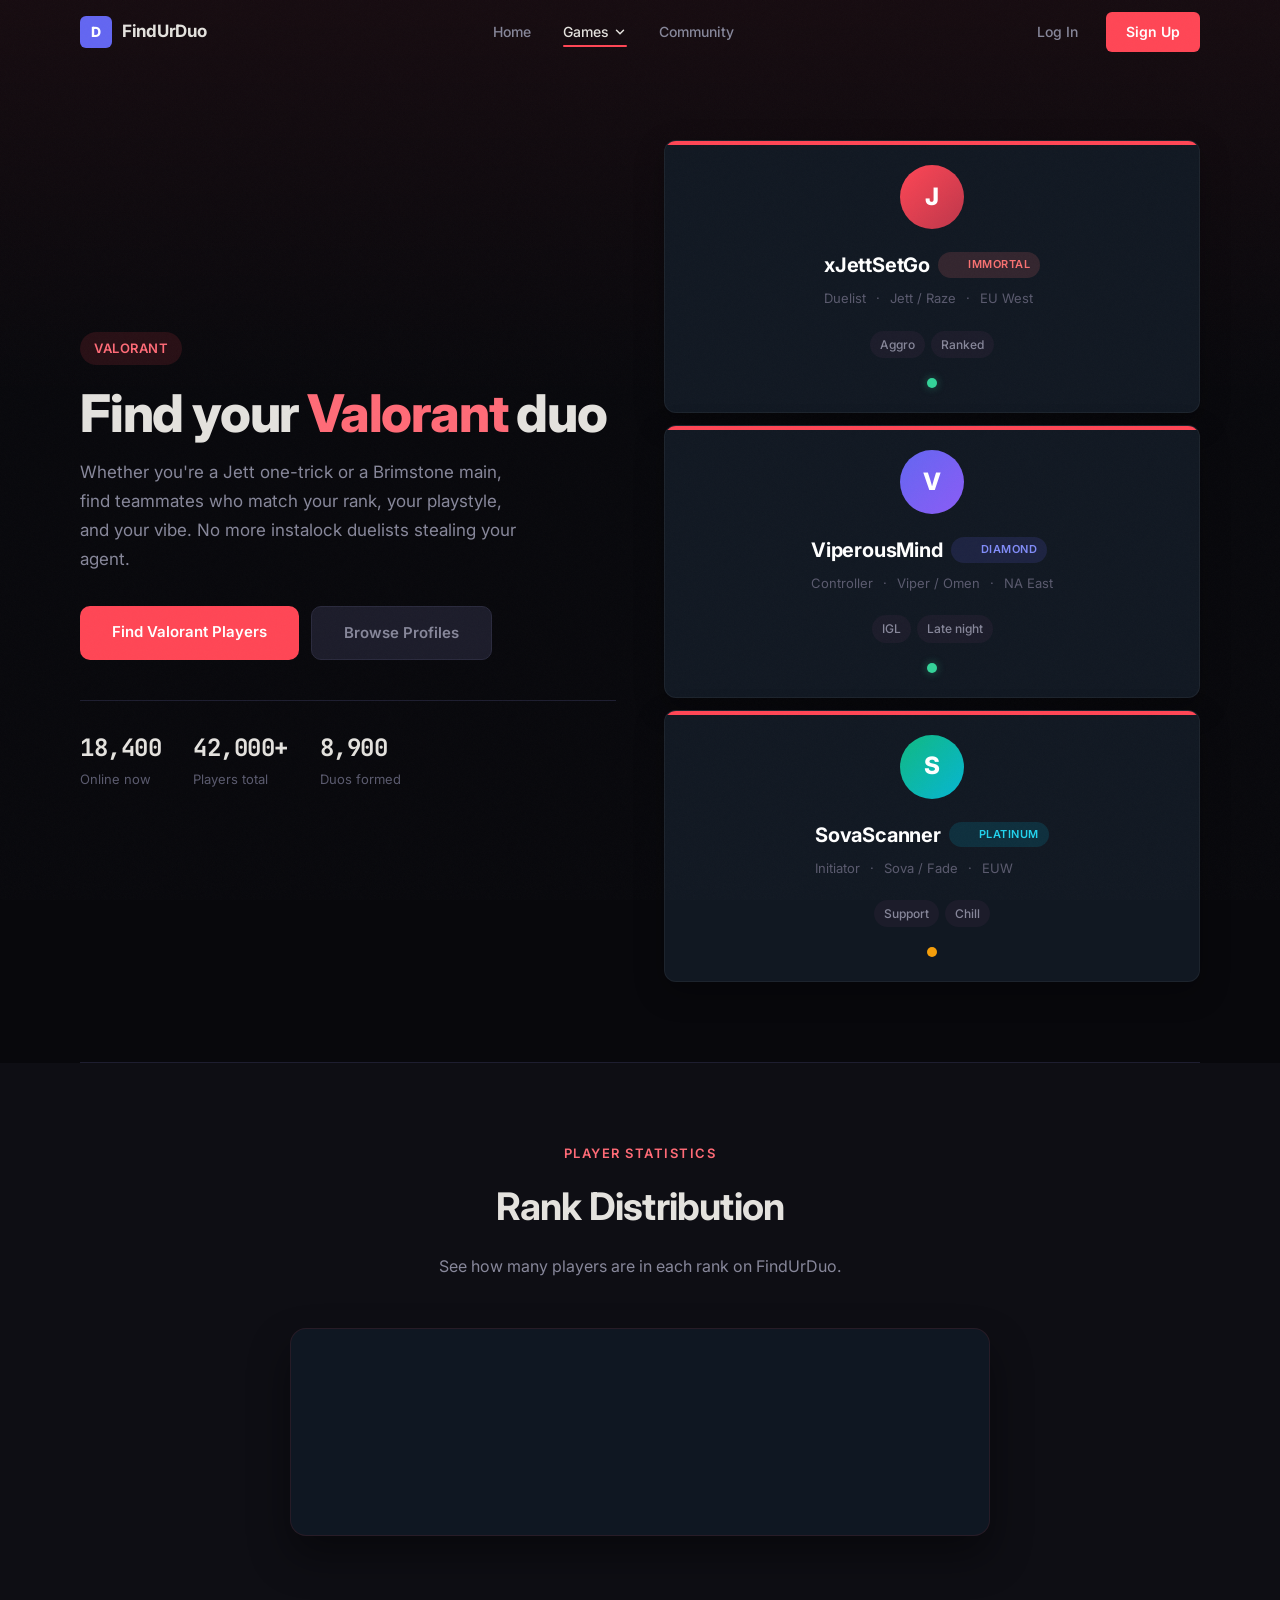
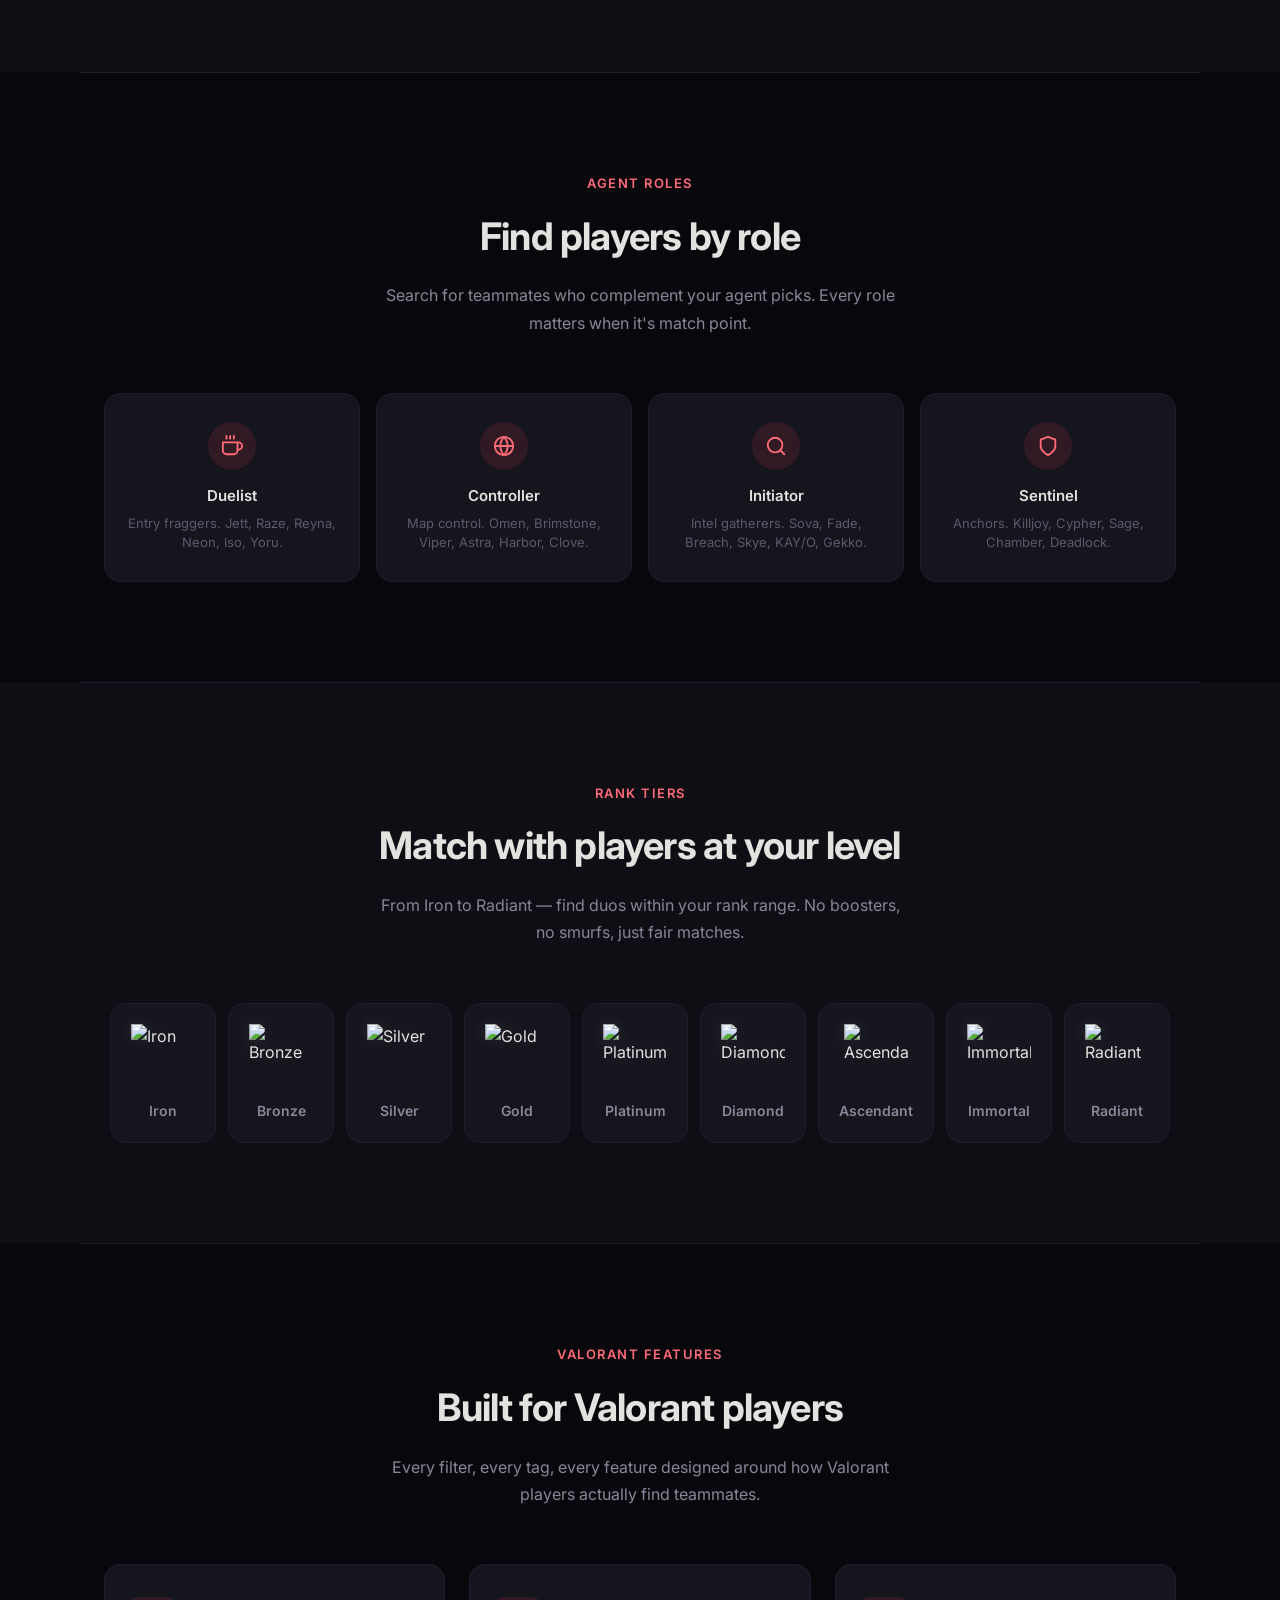
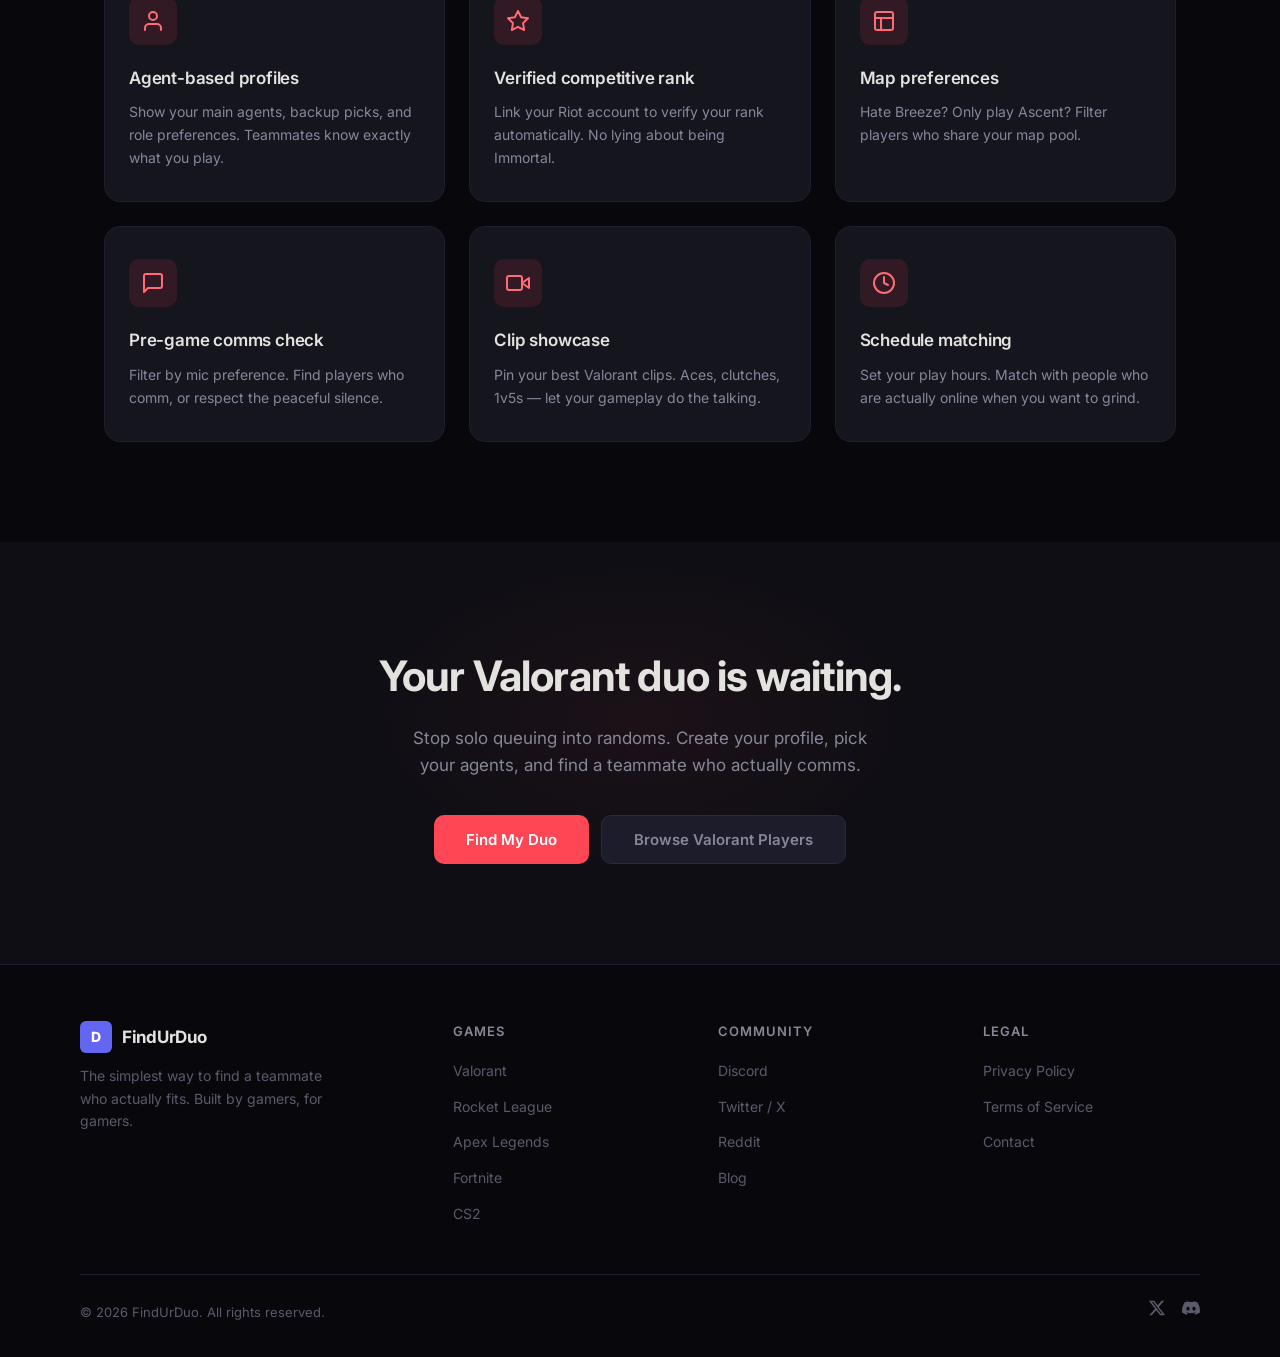
==== commit 86571311: "atualizacoes" ====
--- a/games/valorant.html
+++ b/games/valorant.html
@@ -143,18 +143,7 @@
         </div>
       </div>
 
-      <div class="section-header center fade-up" style="margin-top: 80px;">
-        <div class="section-label">Available Players</div>
-        <h2 class="section-title">Match with existing <span>Valorant</span> duos</h2>
-        <p class="section-desc">These are real players currently looking for a teammate. Click on a card to see their full profile and agents.</p>
-      </div>
-
-      <div id="valorant-players-grid" class="players-grid" style="display: grid; grid-template-columns: repeat(auto-fill, minmax(320px, 1fr)); gap: 24px; margin-top: 48px;">
-        <!-- Dynamic players will be loaded here -->
-        <div class="spinner-container" style="grid-column: 1/-1; display: flex; justify-content: center; padding: 40px;">
-          <div class="spinner"></div>
-        </div>
-      </div>
+
     </div>
   </section>
 
--- a/css/styles.css
+++ b/css/styles.css
@@ -1429,7 +1429,8 @@
 
 .player-card-footer {
   display: flex;
-  justify-content: space-between;
+  justify-content: flex-start;
+  gap: 16px;
   align-items: center;
   margin-top: auto;
   padding-top: 12px;
@@ -1443,7 +1444,6 @@
   font-size: 11px;
   font-weight: 600;
   color: #10b981; /* Green */
-  margin-left: auto; /* Push to the right end */
 }
 
 .game-tag-mini {
